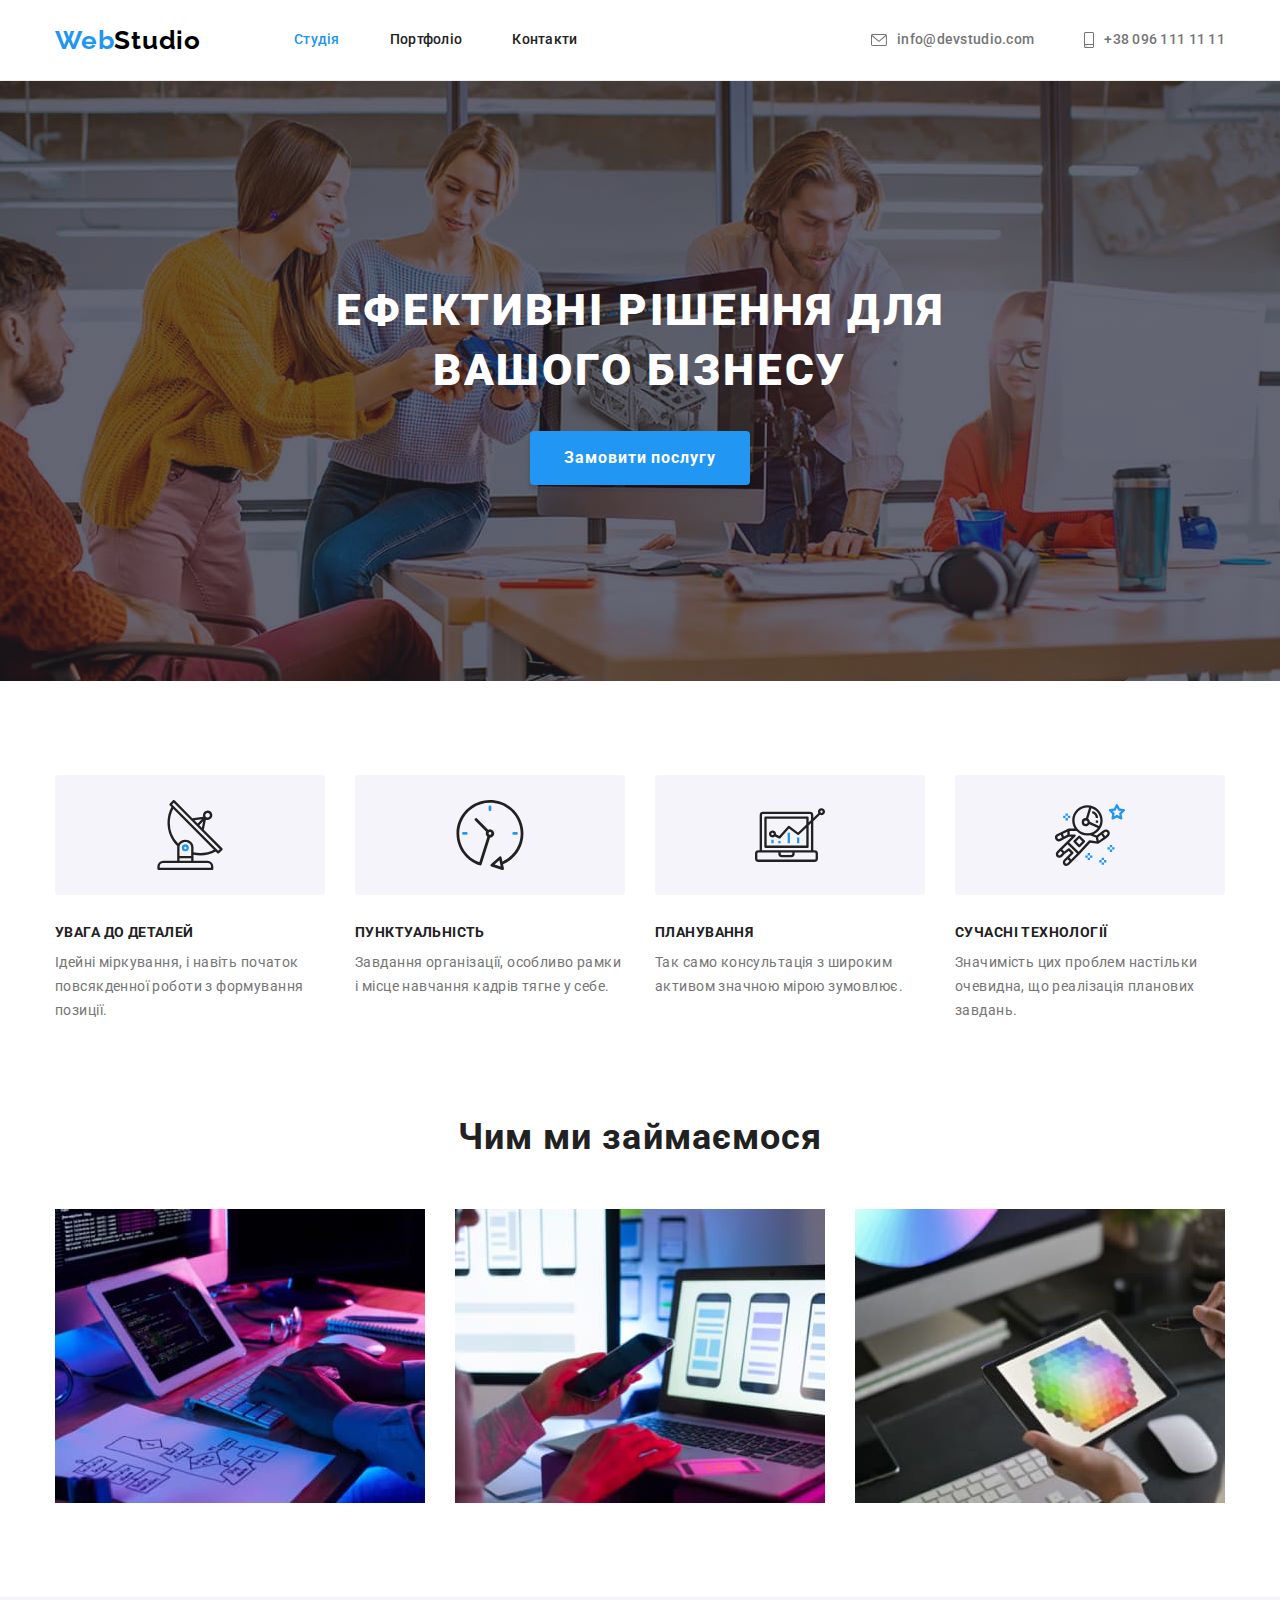
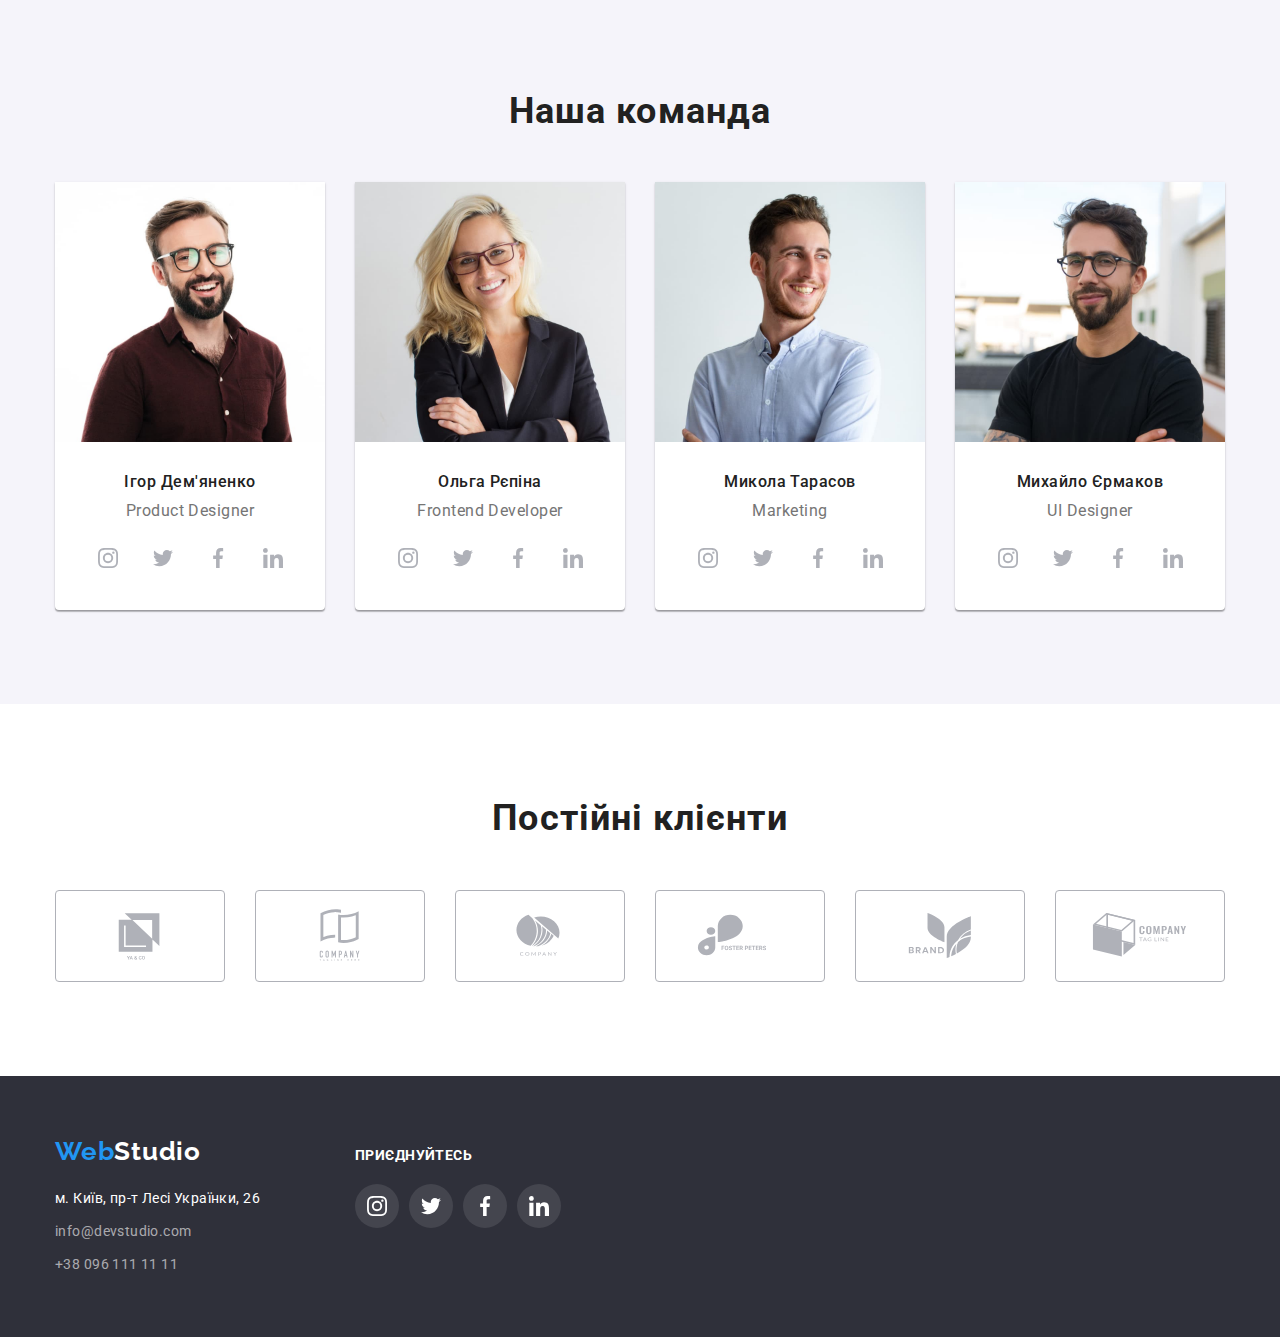
==== index.html @ c1fef7a7 "init" ====
<!DOCTYPE html>
<html lang="uk">
  <head>
    <meta charset="UTF-8" />
    <meta http-equiv="X-UA-Compatible" content="IE=edge" />
    <meta name="viewport" content="width=device-width, initial-scale=1.0" />
    <title>Document</title>
    <link rel="preconnect" href="https://fonts.googleapis.com" />
    <link rel="preconnect" href="https://fonts.gstatic.com" crossorigin />
    <link
      href="https://fonts.googleapis.com/css2?family=Raleway:wght@700&family=Roboto:wght@400;500;700;900&display=swap"
      rel="stylesheet"
    />
    <link
      rel="stylesheet"
      href="https://cdnjs.cloudflare.com/ajax/libs/modern-normalize/1.1.0/modern-normalize.min.css"
    />
    <link rel="stylesheet" href="./css/styles.css" />
  </head>
  <body>
    <header class="page-header">
      <div class="container header-flex">
        <nav class="header-navbar">
          <a class="logo-link link" href="./index.html"
            ><span class="logo-accent">Web</span>Studio</a
          >

          <ul class="site-nav list">
            <li class="item"><a class="link active" href="./index.html">Студія</a></li>
            <li class="item"><a class="link" href="./portfolio.html">Портфоліо</a></li>
            <li class="item"><a class="link" href="">Контакти</a></li>
          </ul>
        </nav>

        <ul class="auth-nav list">
          <li class="item">
            <a class="link" href="mailto:info@devstudio.com"
              ><svg class="icon" width="16" height="12">
                <use href="images/symbol-defs.svg#icon-envelope" /></svg
              >info@devstudio.com</a
            >
          </li>
          <li class="item">
            <a class="link" href="tel:+380961111111"
              ><svg class="icon" width="10" height="16">
                <use href="images/symbol-defs.svg#icon-phone" /></svg
              >+38 096 111 11 11</a
            >
          </li>
        </ul>
      </div>
    </header>

    <main>
      <section class="hero">
          <h1 class="hero-title">Ефективні рішення для вашого бізнесу</h1>
          <button class="hero-btn btn" type="button">Замовити послугу</button>
      </section>

      <section class="features section">
        <div class="container">
          <!-- visually hidden h2 -->
          <h2 class="section-title visually-hidden">Особливості</h2>

          <ul class="features-list list">
            <li class="item">
              <div class="icon-wrap">
                <svg class="icon" width="70" height="70">
                  <use href="./images/symbol-defs.svg#icon-feature1" />
                </svg>
              </div>
              <h3 class="title">УВАГА ДО ДЕТАЛЕЙ</h3>
              <p class="text">
                Ідейні міркування, і навіть початок повсякденної роботи з формування позиції.
              </p>
            </li>
            <li class="item">
              <div class="icon-wrap">
                <svg class="icon" width="70" height="70">
                  <use href="./images/symbol-defs.svg#icon-feature2" />
                </svg>
              </div>
              <h3 class="title">ПУНКТУАЛЬНІСТЬ</h3>
              <p class="text">
                Завдання організації, особливо рамки і місце навчання кадрів тягне у себе.
              </p>
            </li>
            <li class="item">
              <div class="icon-wrap">
                <svg class="icon" width="70" height="70">
                  <use href="./images/symbol-defs.svg#icon-feature3" />
                </svg>
              </div>
              <h3 class="title">ПЛАНУВАННЯ</h3>
              <p class="text">Так само консультація з широким активом значною мірою зумовлює.</p>
            </li>
            <li class="item">
              <div class="icon-wrap">
                <svg class="icon" width="70" height="70">
                  <use href="./images/symbol-defs.svg#icon-feature4" />
                </svg>
              </div>
              <h3 class="title">СУЧАСНІ ТЕХНОЛОГІЇ</h3>
              <p class="text">
                Значимість цих проблем настільки очевидна, що реалізація планових завдань.
              </p>
            </li>
          </ul>
        </div>
      </section>

      <section class="activities section">
        <div class="container">
          <h2 class="section-title">Чим ми займаємося</h2>
          <ul class="activities-list list">
            <li class="item">
              <img class="img" src="./images/img1.jpg" alt="кодування" width="370" height="294" />
            </li>
            <li class="item">
              <img
                class="img"
                src="./images/img2.jpg"
                alt="створення фреймів"
                width="370"
                height="294"
              />
            </li>
            <li class="item">
              <img class="img" src="./images/img3.jpg" alt="дизайн" width="370" height="294" />
            </li>
          </ul>
        </div>
      </section>

      <section class="team section">
        <div class="container">
          <h2 class="section-title">Наша команда</h2>
          <ul class="cards list">
            <li class="card">
              <img
                class="img"
                src="./images/team1.jpg"
                alt="Ігор Дем'яненко"
                width="270"
                height="260"
              />
              <div class="card-content">
                <h3 class="title">Ігор Дем'яненко</h3>
                <p class="text" lang="en">Product Designer</p>
                <ul class="card-icons list">
                  <li class="card-item">
                    <a
                      class="card-link link"
                      href=""
                      target="_blank"
                      rel="noreferrer noopener nofollow"
                      ><svg class="card-icon" width="20" height="20">
                        <use href="./images/symbol-defs.svg#icon-insta" /></svg
                    ></a>
                  </li>
                  <li class="card-item">
                    <a
                      class="card-link link"
                      href=""
                      target="_blank"
                      rel="noreferrer noopener nofollow"
                      ><svg class="card-icon" width="20" height="20">
                        <use href="./images/symbol-defs.svg#icon-twitter" /></svg
                    ></a>
                  </li>
                  <li class="card-item">
                    <a
                      class="card-link link"
                      href=""
                      target="_blank"
                      rel="noreferrer noopener nofollow"
                      ><svg class="card-icon" width="20" height="20">
                        <use href="./images/symbol-defs.svg#icon-facebook" /></svg
                    ></a>
                  </li>
                  <li class="card-item">
                    <a
                      class="card-link link"
                      href=""
                      target="_blank"
                      rel="noreferrer noopener nofollow"
                      ><svg class="card-icon" width="20" height="20">
                        <use href="./images/symbol-defs.svg#icon-linkedin" /></svg
                    ></a>
                  </li>
                </ul>
              </div>
            </li>
            <li class="card">
              <img
                class="img"
                src="./images/team2.jpg"
                alt="Ольга Рєпіна"
                width="270"
                height="260"
              />
              <div class="card-content">
                <h3 class="title">Ольга Рєпіна</h3>
                <p class="text" lang="en">Frontend Developer</p>
                <ul class="card-icons list">
                  <li class="card-item">
                    <a
                      class="card-link link"
                      href=""
                      target="_blank"
                      rel="noreferrer noopener nofollow"
                      ><svg class="card-icon" width="20" height="20">
                        <use href="./images/symbol-defs.svg#icon-insta" /></svg
                    ></a>
                  </li>
                  <li class="card-item">
                    <a
                      class="card-link link"
                      href=""
                      target="_blank"
                      rel="noreferrer noopener nofollow"
                      ><svg class="card-icon" width="20" height="20">
                        <use href="./images/symbol-defs.svg#icon-twitter" /></svg
                    ></a>
                  </li>
                  <li class="card-item">
                    <a
                      class="card-link link"
                      href=""
                      target="_blank"
                      rel="noreferrer noopener nofollow"
                      ><svg class="card-icon" width="20" height="20">
                        <use href="./images/symbol-defs.svg#icon-facebook" /></svg
                    ></a>
                  </li>
                  <li class="card-item">
                    <a
                      class="card-link link"
                      href=""
                      target="_blank"
                      rel="noreferrer noopener nofollow"
                      ><svg class="card-icon" width="20" height="20">
                        <use href="./images/symbol-defs.svg#icon-linkedin" /></svg
                    ></a>
                  </li>
                </ul>
              </div>
            </li>
            <li class="card">
              <img
                class="img"
                src="./images/team3.jpg"
                alt="Микола Тарасов"
                width="270"
                height="260"
              />
              <div class="card-content">
                <h3 class="title">Микола Тарасов</h3>
                <p class="text" lang="en">Marketing</p>
                <ul class="card-icons list">
                  <li class="card-item">
                    <a
                      class="card-link link"
                      href=""
                      target="_blank"
                      rel="noreferrer noopener nofollow"
                      ><svg class="card-icon" width="20" height="20">
                        <use href="./images/symbol-defs.svg#icon-insta" /></svg
                    ></a>
                  </li>
                  <li class="card-item">
                    <a
                      class="card-link link"
                      href=""
                      target="_blank"
                      rel="noreferrer noopener nofollow"
                      ><svg class="card-icon" width="20" height="20">
                        <use href="./images/symbol-defs.svg#icon-twitter" /></svg
                    ></a>
                  </li>
                  <li class="card-item">
                    <a
                      class="card-link link"
                      href=""
                      target="_blank"
                      rel="noreferrer noopener nofollow"
                      ><svg class="card-icon" width="20" height="20">
                        <use href="./images/symbol-defs.svg#icon-facebook" /></svg
                    ></a>
                  </li>
                  <li class="card-item">
                    <a
                      class="card-link link"
                      href=""
                      target="_blank"
                      rel="noreferrer noopener nofollow"
                      ><svg class="card-icon" width="20" height="20">
                        <use href="./images/symbol-defs.svg#icon-linkedin" /></svg
                    ></a>
                  </li>
                </ul>
              </div>
            </li>
            <li class="card">
              <img class="img" src="./images/team4.jpg" alt="Михайло Єрмаков" width="270" />
              <div class="card-content">
                <h3 class="title">Михайло Єрмаков</h3>
                <p class="text" lang="en">UI Designer</p>
                <ul class="card-icons list">
                  <li class="card-item">
                    <a
                      class="card-link link"
                      href=""
                      target="_blank"
                      rel="noreferrer noopener nofollow"
                      ><svg class="card-icon" width="20" height="20">
                        <use href="./images/symbol-defs.svg#icon-insta" /></svg
                    ></a>
                  </li>
                  <li class="card-item">
                    <a
                      class="card-link link"
                      href=""
                      target="_blank"
                      rel="noreferrer noopener nofollow"
                      ><svg class="card-icon" width="20" height="20">
                        <use href="./images/symbol-defs.svg#icon-twitter" /></svg
                    ></a>
                  </li>
                  <li class="card-item">
                    <a
                      class="card-link link"
                      href=""
                      target="_blank"
                      rel="noreferrer noopener nofollow"
                      ><svg class="card-icon" width="20" height="20">
                        <use href="./images/symbol-defs.svg#icon-facebook" /></svg
                    ></a>
                  </li>
                  <li class="card-item">
                    <a
                      class="card-link link"
                      href=""
                      target="_blank"
                      rel="noreferrer noopener nofollow"
                      ><svg class="card-icon" width="20" height="20">
                        <use href="./images/symbol-defs.svg#icon-linkedin" /></svg
                    ></a>
                  </li>
                </ul>
              </div>
            </li>
          </ul>
        </div>
      </section>

      <section class="clients section">
        <div class="container">
          <h2 class="section-title">Постійні клієнти</h2>
          <ul class="clients-list list">
            <li class="clients-item">
              <a
                class="clients-link link"
                href=""
                target="_blank"
                rel="noreferrer noopener nofollow"
              >
                <svg class="clients-icon" width="106" height="60">
                  <use href="./images/symbol-defs.svg#icon-client1" />
                </svg>
              </a>
            </li>
            <li class="clients-item">
              <a
                class="clients-link link"
                href=""
                target="_blank"
                rel="noreferrer noopener nofollow"
              >
                <svg class="clients-icon" width="106" height="60">
                  <use href="./images/symbol-defs.svg#icon-client2" />
                </svg>
              </a>
            </li>
            <li class="clients-item">
              <a
                class="clients-link link"
                href=""
                target="_blank"
                rel="noreferrer noopener nofollow"
              >
                <svg class="clients-icon" width="106" height="60">
                  <use href="./images/symbol-defs.svg#icon-client3" />
                </svg>
              </a>
            </li>
            <li class="clients-item">
              <a
                class="clients-link link"
                href=""
                target="_blank"
                rel="noreferrer noopener nofollow"
              >
                <svg class="clients-icon" width="106" height="60">
                  <use href="./images/symbol-defs.svg#icon-client4" />
                </svg>
              </a>
            </li>
            <li class="clients-item">
              <a
                class="clients-link link"
                href=""
                target="_blank"
                rel="noreferrer noopener nofollow"
              >
                <svg class="clients-icon" width="106" height="60">
                  <use href="./images/symbol-defs.svg#icon-client5" />
                </svg>
              </a>
            </li>
            <li class="clients-item">
              <a
                class="clients-link link"
                href=""
                target="_blank"
                rel="noreferrer noopener nofollow"
              >
                <svg class="clients-icon" width="106" height="60">
                  <use href="./images/symbol-defs.svg#icon-client6" />
                </svg>
              </a>
            </li>
          </ul>
        </div>
      </section>
    </main>

    <footer class="page-footer">
      <div class="container flex">
        <div class="contacts">
          <a class="logo-link link" href="./index.html"
            ><span class="logo-accent">Web</span>Studio</a
          >
          <address class="contacts-content">
            <ul class="contacts-list list">
              <li>
                <a
                  class="address-link link"
                  href="https://www.google.com/maps/d/viewer?mid=10uSM3H-mIU3GznYo2szRIEphczw&hl=en_US&ll"
                  target="_blank"
                  rel="noreferrer noopener nofollow"
                  >м. Київ, пр-т Лесі Українки, 26</a
                >
              </li>
              <li>
                <a class="phone-link link" href="mailto:info@devstudio.com">info@devstudio.com</a>
              </li>
              <li><a class="email-link link" href="tel:+380961111111">+38 096 111 11 11</a></li>
            </ul>
          </address>
        </div>
        <div class="socials">
          <b class="socials-text">приєднуйтесь</b>
          <ul class="socials-icons list">
            <li class="socials-item">
              <a
                class="socials-link link"
                href=""
                target="_blank"
                rel="noreferrer noopener nofollow"
                ><svg class="socials-icon" width="20" height="20">
                  <use href="./images/symbol-defs.svg#icon-insta" /></svg
              ></a>
            </li>
            <li class="socials-item">
              <a
                class="socials-link link"
                href=""
                target="_blank"
                rel="noreferrer noopener nofollow"
                ><svg class="socials-icon" width="20" height="20">
                  <use href="./images/symbol-defs.svg#icon-twitter" /></svg
              ></a>
            </li>
            <li class="socials-item">
              <a
                class="socials-link link"
                href=""
                target="_blank"
                rel="noreferrer noopener nofollow"
                ><svg class="socials-icon" width="20" height="20">
                  <use href="./images/symbol-defs.svg#icon-facebook" /></svg
              ></a>
            </li>
            <li class="socials-item">
              <a class="socials-link" href="" target="_blank" rel="noreferrer noopener nofollow"
                ><svg class="socials-icon" width="20" height="20">
                  <use href="./images/symbol-defs.svg#icon-linkedin" /></svg
              ></a>
            </li>
          </ul>
        </div>
      </div>
    </footer>
  </body>
</html>
---- css/styles.css ----
:root {
  --color-primary: #212121;
  --color-secondary: #757575;
  --color-accent: #2196f3;
  --color-white: #ffffff;
  --color-whitish: rgba(255, 255, 255, 0.6);
  --color-blackish: rgba(255, 255, 255, 0.1);
  --color-black: #000000;

  --color-bg-primary: #ffffff;
  --color-bg-secondary: #f5f4fa;
  --color-bg-grey: #c4c4c4;
  --color-bg-dark: #2f303a;

  --color-line-first: #ececec;
  --color-line-second: #eeeeee;

  --color-fill-icons: #afb1b8;
}

/* Typography */
body {
  color: var(--color-primary);
  font-family: 'Roboto', sans-serif;
}

.link {
  text-decoration: none;
}

.list {
  list-style: none;
  margin: 0;
  padding: 0;
}

.container {
  width: 1200px;
  margin: 0 auto;
  padding: 0 15px;
}

/* Buttons */

.btn {
  cursor: pointer;
  font-size: 16px;
  font-family: inherit;
  border-radius: 4px;
  border-color: transparent;
}

.hero-btn {
  font-weight: 700;
  line-height: 1.88;
  text-align: center;
  letter-spacing: 0.06em;
  padding: 10px 32px;
  display: block;
  margin-right: auto;
  margin-left: auto;

  color: var(--color-white);
  background-color: var(--color-accent);
  box-shadow: 0px 4px 4px rgba(0, 0, 0, 0.15);
}

.hero-btn:active {
  box-shadow: none;
}

.filters-btn {
  font-weight: 500;
  line-height: 1.52;
  text-align: center;
  letter-spacing: 0.03em;
  padding: 6px 22px;

  background-color: var(--color-bg-secondary);
}

.filters-btn:first-of-type {
  padding: 6px 25px;
}

.filters-btn:hover,
.filters-btn:focus {
  background-color: var(--color-accent);
  color: var(--color-white);
  box-shadow: 0px 3px 1px rgba(0, 0, 0, 0.1), 0px 1px 2px rgba(0, 0, 0, 0.08),
    0px 2px 2px rgba(0, 0, 0, 0.12);
}

/* Header */

.page-header {
  border-bottom: 1px solid var(--color-line-first);
}

.header-flex {
  display: flex;
  align-items: center;
}

.logo-link {
  font-family: 'Raleway', sans-serif;
  font-weight: 700;
  font-size: 26px;
  line-height: 1.19;
  letter-spacing: 0.03em;
}

.page-header .logo-link {
  color: var(--color-black);
  display: block;
  padding-top: 24px;
  padding-bottom: 24px;
}

.logo-accent {
  color: var(--color-accent);
}

.header-navbar {
  display: flex;
  align-items: center;
}

.site-nav {
  display: flex;
  /* gap: 50px; */
  margin-left: 93px;
}

.site-nav .link {
  display: block;
  padding-top: 32px;
  padding-bottom: 32px;

  font-weight: 500;
  font-size: 14px;
  line-height: 1.14;
  letter-spacing: 0.02em;

  color: currentColor;
}

/* .site-nav .item:not(:last-child) {
  margin-right: 50px;
} */

/* .site-nav .item + .item {
  margin-left: 50px;
} */

.site-nav .item:not(:first-child) {
  margin-left: 50px;
}

.site-nav .link:hover,
.site-nav .link:focus {
  color: var(--color-accent);
}

.site-nav .link.active {
  color: var(--color-accent);
}

.auth-nav {
  display: flex;
  /* gap: 50px; */
  margin-left: auto;
}

/* .auth-nav .item:not(:last-child) {
  margin-right: 50px;
} */

/* .auth-nav .item + .item {
  margin-left: 50px;
} */

.auth-nav .item:not(:first-child) {
  margin-left: 50px;
}

.auth-nav .link {
  font-weight: 500;
  font-size: 14px;
  line-height: 1.14;
  letter-spacing: 0.02em;
  display: flex;
  padding-top: 32px;
  padding-bottom: 32px;
  align-items: center;
  gap: 10px;

  color: var(--color-secondary);
}

.auth-nav .icon {
  fill: var(--color-secondary);
}

.auth-nav .link:hover .icon,
.auth-nav .link:focus .icon {
  fill: var(--color-accent);
}

.auth-nav .link:hover,
.auth-nav .link:focus,
.auth-nav .link:hover .icon,
.auth-nav .link:focus .icon {
  color: var(--color-accent);
}

/* Common */

.section {
  padding-top: 94px;
  padding-bottom: 94px;
}

.section-title {
  font-size: 36px;
  line-height: 1.16;
  text-align: center;
  letter-spacing: 0.03em;
  margin-top: 0;
  margin-bottom: 50px;
}

.cards {
  display: flex;
  gap: 30px;
  flex-wrap: wrap;
  justify-content: center;
}

.card {
  background-color: var(--color-bg-primary);
}

.visually-hidden {
  position: absolute;
  width: 1px;
  height: 1px;
  margin: -1px;
  border: 0;
  padding: 0;

  white-space: nowrap;
  clip-path: inset(100%);
  clip: rect(0 0 0 0);
  overflow: hidden;
}

/* Footer */

.page-footer {
  background-color: var(--color-bg-dark);
  padding-top: 60px;
  padding-bottom: 60px;
}

.page-footer .flex {
  display: flex;
  gap: 95px;
  align-items: baseline;
}

.page-footer .logo-link {
  color: var(--color-white);
  display: inline-block;
  margin-bottom: 20px;
}

.contacts-content {
  font-style: normal;
  font-size: 14px;
  line-height: 1.71;
  letter-spacing: 0.03em;
}

.contacts-list {
  display: flex;
  flex-direction: column;
  gap: 9px;
}

.address-link {
  color: var(--color-white);
}

.phone-link {
  color: var(--color-whitish);
}

.email-link {
  display: block;
  color: var(--color-whitish);
}

.address-link:hover,
.address-link:focus,
.phone-link:hover,
.phone-link:focus,
.email-link:hover,
.email-link:focus {
  color: var(--color-accent);
}

.socials {
  width: 206px;
}

.socials-text {
  font-style: normal;
  font-weight: 700;
  font-size: 14px;
  line-height: 1.14;
  letter-spacing: 0.03em;
  text-transform: uppercase;
  display: block;
  margin-bottom: 20px;

  color: var(--color-white);
}

.socials-icons {
  display: flex;
  gap: 10px;
  justify-content: center;
}

.socials-item {
  flex-basis: calc((100% - (10px * 3)) / 4);
  height: 44px;
}

.socials-link {
  width: 100%;
  height: 100%;
  display: flex;
  align-items: center;
  justify-content: center;
  border-radius: 50%;

  background-color: var(--color-blackish);
}

.socials-link:hover,
.socials-link:focus {
  background-color: var(--color-accent);
}

.socials-icon {
  fill: var(--color-white);
}

/* Hero */

.hero {
  background: var(--color-bg-grey);
  max-width: 1600px;
  height: 600px;
  margin-left: auto;
  margin-right: auto;
  background-image: linear-gradient(to right, rgba(47, 48, 58, 0.4), rgba(47, 48, 58, 0.4)),
    url(../images/hero.jpg);
  background-repeat: no-repeat;
  background-position: center;
  background-size: cover;
  padding-top: 200px;
  padding-bottom: 200px;
}

.hero-title {
  font-weight: 900;
  font-size: 44px;
  line-height: 1.36;
  text-align: center;
  letter-spacing: 0.06em;
  text-transform: uppercase;
  margin-top: 0;
  margin-bottom: 30px;
  margin-left: auto;
  margin-right: auto;
  width: 696px;

  color: var(--color-white);
}

/* Features */

.features-list {
  display: flex;
  gap: 30px;
}

.features-list .item {
  flex-basis: calc((100% - (30px * 3)) / 4);
}

.features .icon-wrap {
  background-color: var(--color-bg-secondary);
  height: 120px;
  border-radius: 4px;
  display: flex;
  align-items: center;
  justify-content: center;
  margin-bottom: 30px;
}

.features .title {
  font-size: 14px;
  line-height: 1.14;
  letter-spacing: 0.03em;
  text-transform: uppercase;
  margin-top: 0;
  margin-bottom: 10px;
}

.features .text {
  font-size: 14px;
  line-height: 1.71;
  letter-spacing: 0.03em;
  margin-top: 0;
  margin-bottom: 0;

  color: var(--color-secondary);
}

/* Avtivities */

.activities.section {
  padding-top: 0;
}

.activities-list {
  display: flex;
  gap: 30px;
}

.activities .img {
  display: block;
}

/* Team */

.team {
  background-color: var(--color-bg-secondary);
}

.team .list {
  line-height: 1.19;
  letter-spacing: 0.03em;
}

.team .img {
  display: block;
}

.team .card {
  border-radius: 0px 0px 4px 4px;
  flex-basis: calc((100% - (30px * 3)) / 4);
  box-shadow: 0px 1px 3px rgba(0, 0, 0, 0.12), 0px 1px 1px rgba(0, 0, 0, 0.14),
    0px 2px 1px rgba(0, 0, 0, 0.2);
}

.team .card-content {
  padding: 30px;
}

.team .title {
  font-weight: 500;
  font-size: 16px;
  text-align: center;
  margin-top: 0;
  margin-bottom: 10px;
}

.team .text {
  text-align: center;
  margin-top: 0;
  margin-bottom: 16px;

  color: var(--color-secondary);
}

.team .card-icons {
  display: flex;
  gap: 10px;
  justify-content: center;
}

.team .card-item {
  flex-basis: calc((100% - (10px * 3)) / 4);
  height: 44px;
}

.team .card-link {
  width: 100%;
  height: 100%;
  display: flex;
  align-items: center;
  justify-content: center;
  border-radius: 50%;
}

.team .card-link:hover,
.team .card-link:focus {
  background-color: var(--color-accent);
}

.card-icon {
  fill: var(--color-fill-icons);
}

.team .card-link:hover .card-icon,
.team .card-link:focus .card-icon {
  fill: var(--color-white);
}

/* Clients */

.clients-list {
  display: flex;
  gap: 30px;
}

.clients-item {
  flex-basis: calc((100% - (30px * 5)) / 6);
  height: 92px;
}

.clients-link {
  width: 100%;
  height: 100%;
  display: flex;
  justify-content: center;
  align-items: center;
  border: 1px solid var(--color-fill-icons);
  border-radius: 4px;
}

.clients-link:hover,
.clients-link:focus {
  border: 1px solid var(--color-accent);
}

.clients-icon {
  fill: var(--color-fill-icons);
}

.clients-link:hover .clients-icon,
.clients-link:focus .clients-icon {
  fill: var(--color-accent);
}

/* Portfolio */

.filters {
  display: flex;
  justify-content: center;
  gap: 8px;
  margin-bottom: 50px;
}

.portfolio .card-link {
  flex-basis: calc((100% - (30px * 2)) / 3);
  display: block;
}

.portfolio .card-link:hover,
.portfolio .card-link:focus {
  box-shadow: 0px 1px 1px rgba(0, 0, 0, 0.12), 0px 4px 4px rgba(0, 0, 0, 0.06),
    1px 4px 6px rgba(0, 0, 0, 0.16);
}

.portfolio .title {
  font-size: 18px;
  line-height: 2;
  letter-spacing: 0.06em;
  margin-top: 0;
  margin-bottom: 4px;

  color: var(--color-primary);
}

.portfolio .text {
  line-height: 1.88;
  letter-spacing: 0.03em;
  margin-top: 0;
  margin-bottom: 0;

  color: var(--color-secondary);
}

.portfolio .img {
  display: block;
}

.portfolio .group {
  padding: 20px 24px;
  border-left: 1px solid var(--color-line-second);
  border-right: 1px solid var(--color-line-second);
  border-bottom: 1px solid var(--color-line-second);
}
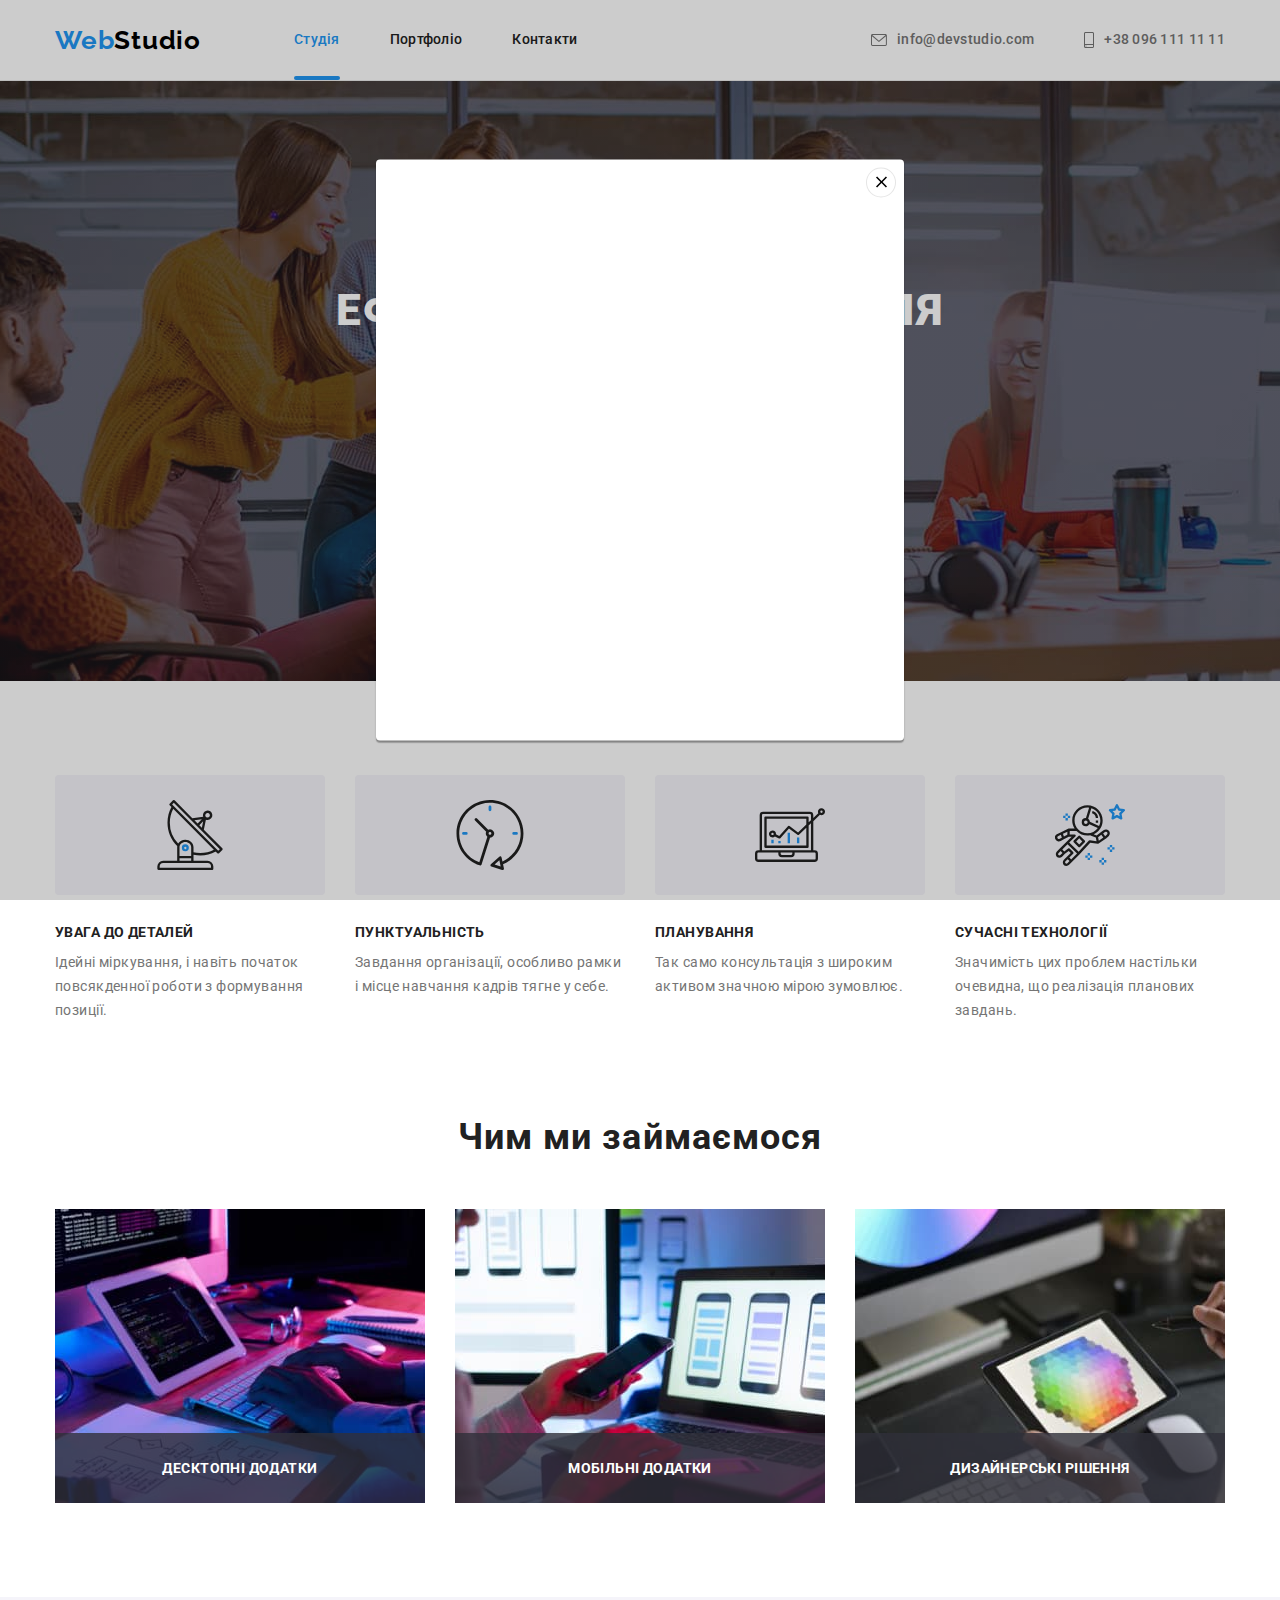
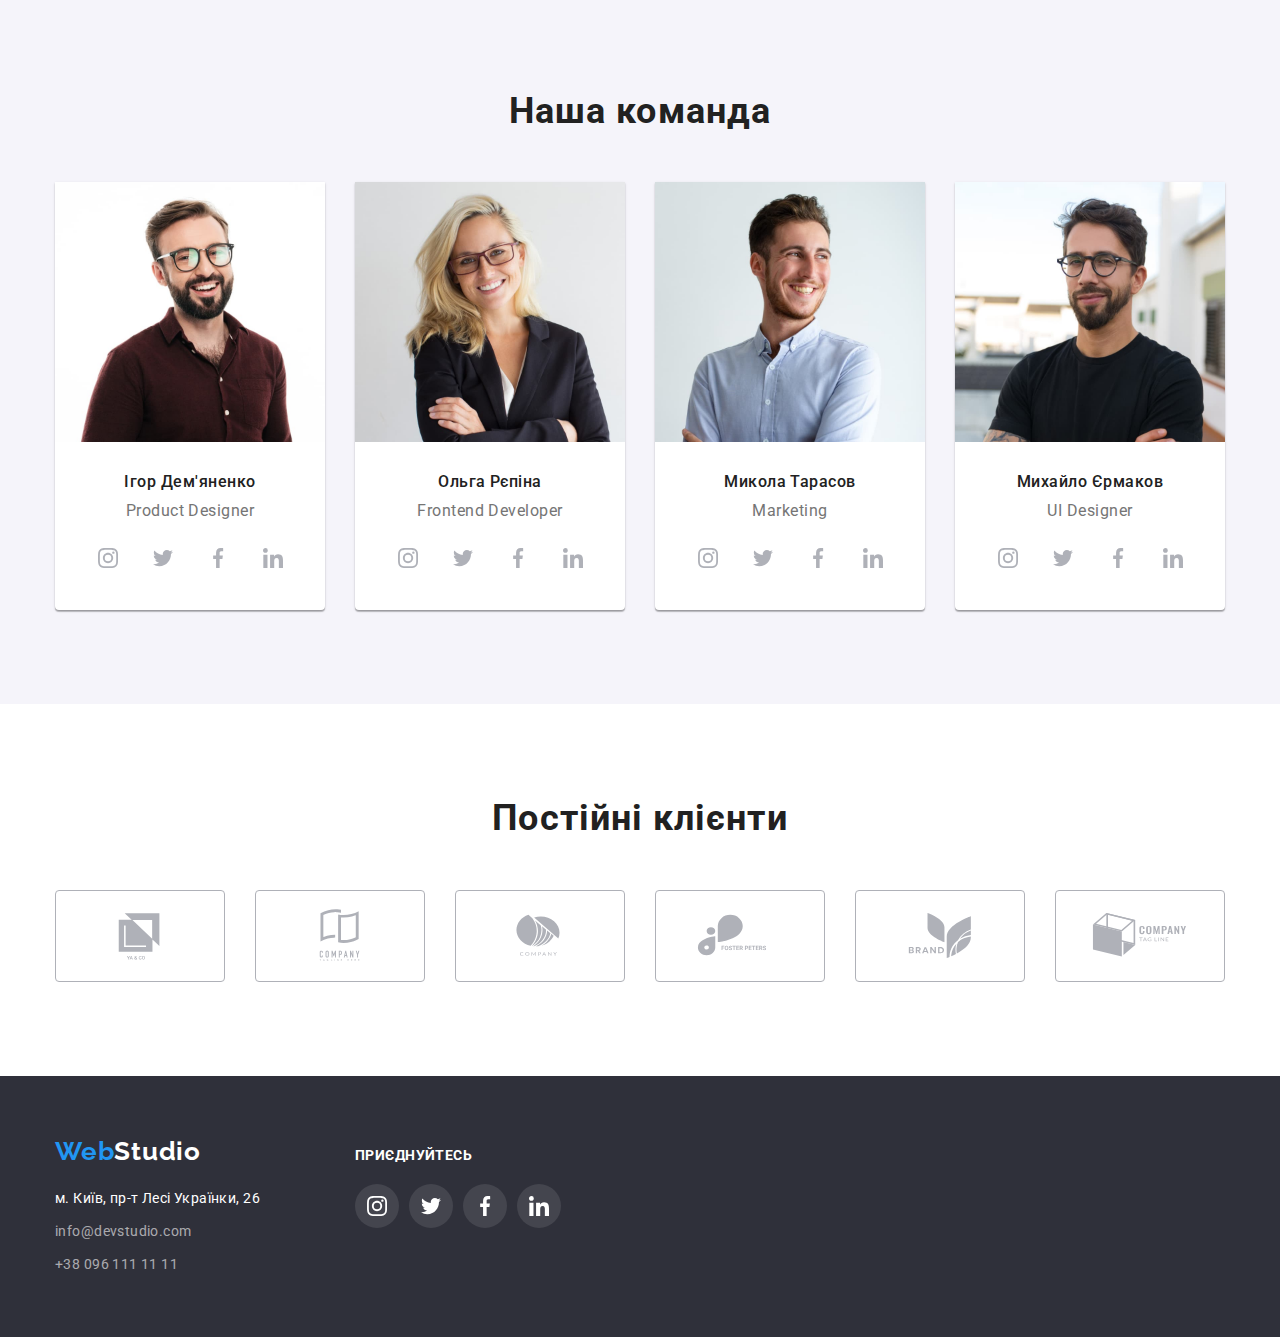
==== commit 40f0ea9b: "hw5" ====
--- a/index.html
+++ b/index.html
@@ -53,8 +53,8 @@
 
     <main>
       <section class="hero">
-          <h1 class="hero-title">Ефективні рішення для вашого бізнесу</h1>
-          <button class="hero-btn btn" type="button">Замовити послугу</button>
+        <h1 class="hero-title">Ефективні рішення для вашого бізнесу</h1>
+        <button class="hero-btn btn" type="button" data-modal-open>Замовити послугу</button>
       </section>
 
       <section class="features section">
@@ -113,10 +113,11 @@
         <div class="container">
           <h2 class="section-title">Чим ми займаємося</h2>
           <ul class="activities-list list">
-            <li class="item">
+            <li class="activities-item">
               <img class="img" src="./images/img1.jpg" alt="кодування" width="370" height="294" />
-            </li>
-            <li class="item">
+              <p class="activities-text">Десктопні додатки</p>
+            </li>
+            <li class="activities-item">
               <img
                 class="img"
                 src="./images/img2.jpg"
@@ -124,9 +125,11 @@
                 width="370"
                 height="294"
               />
-            </li>
-            <li class="item">
+              <p class="activities-text">Мобільні додатки</p>
+            </li>
+            <li class="activities-item">
               <img class="img" src="./images/img3.jpg" alt="дизайн" width="370" height="294" />
+              <p class="activities-text">Дизайнерські рішення</p>
             </li>
           </ul>
         </div>
@@ -502,5 +505,17 @@
         </div>
       </div>
     </footer>
+
+    <div class="backdrop" data-modal>
+      <div class="modal">
+        <div class="close" data-modal-close>
+          <svg class="close-icon" width="18" height="18">
+            <use href="./images/symbol-defs.svg#icon-close" />
+          </svg>
+        </div>
+      </div>
+    </div>
+
+    <script src="./js/modal.js"></script>
   </body>
 </html>
--- a/css/styles.css
+++ b/css/styles.css
@@ -16,6 +16,7 @@
   --color-line-second: #eeeeee;
 
   --color-fill-icons: #afb1b8;
+  --cubic: cubic-bezier(0.4, 0, 0.2, 1);
 }
 
 /* Typography */
@@ -77,6 +78,9 @@
   padding: 6px 22px;
 
   background-color: var(--color-bg-secondary);
+  box-shadow: none;
+  transition: background-color 250ms var(--cubic), color 250ms var(--cubic),
+    box-shadow 250ms var(--cubic);
 }
 
 .filters-btn:first-of-type {
@@ -143,6 +147,7 @@
   letter-spacing: 0.02em;
 
   color: currentColor;
+  transition: color 250ms var(--cubic);
 }
 
 /* .site-nav .item:not(:last-child) {
@@ -163,7 +168,20 @@
 }
 
 .site-nav .link.active {
+  position: relative;
   color: var(--color-accent);
+}
+
+.site-nav .link.active::after {
+  position: absolute;
+  bottom: 0;
+  left: 0;
+  content: '';
+  display: block;
+  width: 100%;
+  height: 4px;
+  background: var(--color-accent);
+  border-radius: 2px;
 }
 
 .auth-nav {
@@ -196,10 +214,13 @@
   gap: 10px;
 
   color: var(--color-secondary);
+  box-shadow: none;
+  transition: color 250ms var(--cubic);
 }
 
 .auth-nav .icon {
   fill: var(--color-secondary);
+  transition: fill 250ms var(--cubic);
 }
 
 .auth-nav .link:hover .icon,
@@ -208,9 +229,7 @@
 }
 
 .auth-nav .link:hover,
-.auth-nav .link:focus,
-.auth-nav .link:hover .icon,
-.auth-nav .link:focus .icon {
+.auth-nav .link:focus {
   color: var(--color-accent);
 }
 
@@ -290,15 +309,18 @@
 
 .address-link {
   color: var(--color-white);
+  transition: color 250ms var(--cubic);
 }
 
 .phone-link {
   color: var(--color-whitish);
+  transition: color 250ms var(--cubic);
 }
 
 .email-link {
   display: block;
   color: var(--color-whitish);
+  transition: color 250ms var(--cubic);
 }
 
 .address-link:hover,
@@ -347,6 +369,7 @@
   border-radius: 50%;
 
   background-color: var(--color-blackish);
+  transition: background-color 250ms var(--cubic);
 }
 
 .socials-link:hover,
@@ -442,8 +465,31 @@
   gap: 30px;
 }
 
+.activities-item {
+  position: relative;
+}
+
 .activities .img {
   display: block;
+}
+
+.activities-text {
+  position: absolute;
+  bottom: 0;
+  width: 100%;
+  padding-top: 27px;
+  padding-bottom: 27px;
+  margin: 0;
+
+  font-weight: 700;
+  font-size: 14px;
+  line-height: 16px;
+  text-align: center;
+  letter-spacing: 0.03em;
+  text-transform: uppercase;
+
+  color: var(--color-white);
+  background: rgba(47, 48, 58, 0.8);
 }
 
 /* Team */
@@ -506,6 +552,8 @@
   align-items: center;
   justify-content: center;
   border-radius: 50%;
+
+  transition: background-color 250ms var(--cubic);
 }
 
 .team .card-link:hover,
@@ -515,6 +563,7 @@
 
 .card-icon {
   fill: var(--color-fill-icons);
+  transition: fill 250ms var(--cubic);
 }
 
 .team .card-link:hover .card-icon,
@@ -542,15 +591,18 @@
   align-items: center;
   border: 1px solid var(--color-fill-icons);
   border-radius: 4px;
+
+  transition: border-color 250ms var(--cubic);
 }
 
 .clients-link:hover,
 .clients-link:focus {
-  border: 1px solid var(--color-accent);
+  border-color: var(--color-accent);
 }
 
 .clients-icon {
   fill: var(--color-fill-icons);
+  transition: fill 250ms var(--cubic);
 }
 
 .clients-link:hover .clients-icon,
@@ -570,12 +622,47 @@
 .portfolio .card-link {
   flex-basis: calc((100% - (30px * 2)) / 3);
   display: block;
+  box-shadow: none;
+  transition: box-shadow 250ms var(--cubic);
 }
 
 .portfolio .card-link:hover,
 .portfolio .card-link:focus {
   box-shadow: 0px 1px 1px rgba(0, 0, 0, 0.12), 0px 4px 4px rgba(0, 0, 0, 0.06),
     1px 4px 6px rgba(0, 0, 0, 0.16);
+}
+
+.portfolio .card-thumb {
+  position: relative;
+  overflow: hidden;
+}
+
+.portfolio .card-description {
+  position: absolute;
+  bottom: 0;
+
+  width: 100%;
+  margin: 0;
+  padding: 63px 24px;
+
+  font-size: 18px;
+  line-height: 1.56;
+  letter-spacing: 0.03em;
+
+  color: var(--color-white);
+  background: rgba(33, 150, 243, 0.9);
+
+  transform: translateY(100%);
+  transition: transform 250ms var(--cubic);
+}
+
+.portfolio .card-link:hover .card-description,
+.portfolio .card-link:focus .card-description {
+  transform: translateY(0%);
+}
+
+.portfolio .img {
+  display: block;
 }
 
 .portfolio .title {
@@ -607,3 +694,52 @@
   border-right: 1px solid var(--color-line-second);
   border-bottom: 1px solid var(--color-line-second);
 }
+
+/* Backdrop */
+
+.backdrop {
+  position: fixed;
+  top: 0;
+  left: 0;
+  bottom: 0;
+  right: 0;
+  background-color: rgba(0, 0, 0, 0.2);
+}
+
+.backdrop.is-hidden{
+  opacity: 0;
+  pointer-events: none;
+}
+
+.modal {
+  position: absolute;
+  top: 50%;
+  left: 50%;
+  transform: translate(-50%, -50%);
+  width: 528px;
+  height: 581px;
+
+  background: var(--color-white);
+  box-shadow: 0px 1px 3px rgba(0, 0, 0, 0.12), 0px 1px 1px rgba(0, 0, 0, 0.14),
+    0px 2px 1px rgba(0, 0, 0, 0.2);
+  border-radius: 4px;
+}
+
+.close {
+  position: absolute;
+  top: 8px;
+  right: 8px;
+  width: 30px;
+  height: 30px;
+  border-radius: 50%;
+  border: 1px solid rgba(0, 0, 0, 0.1);
+  background-color: var(--color-white);
+  display: flex;
+  justify-content: center;
+  align-items: center;
+  cursor: pointer;
+}
+
+.close-icon {
+  fill: var(--color-black);
+}
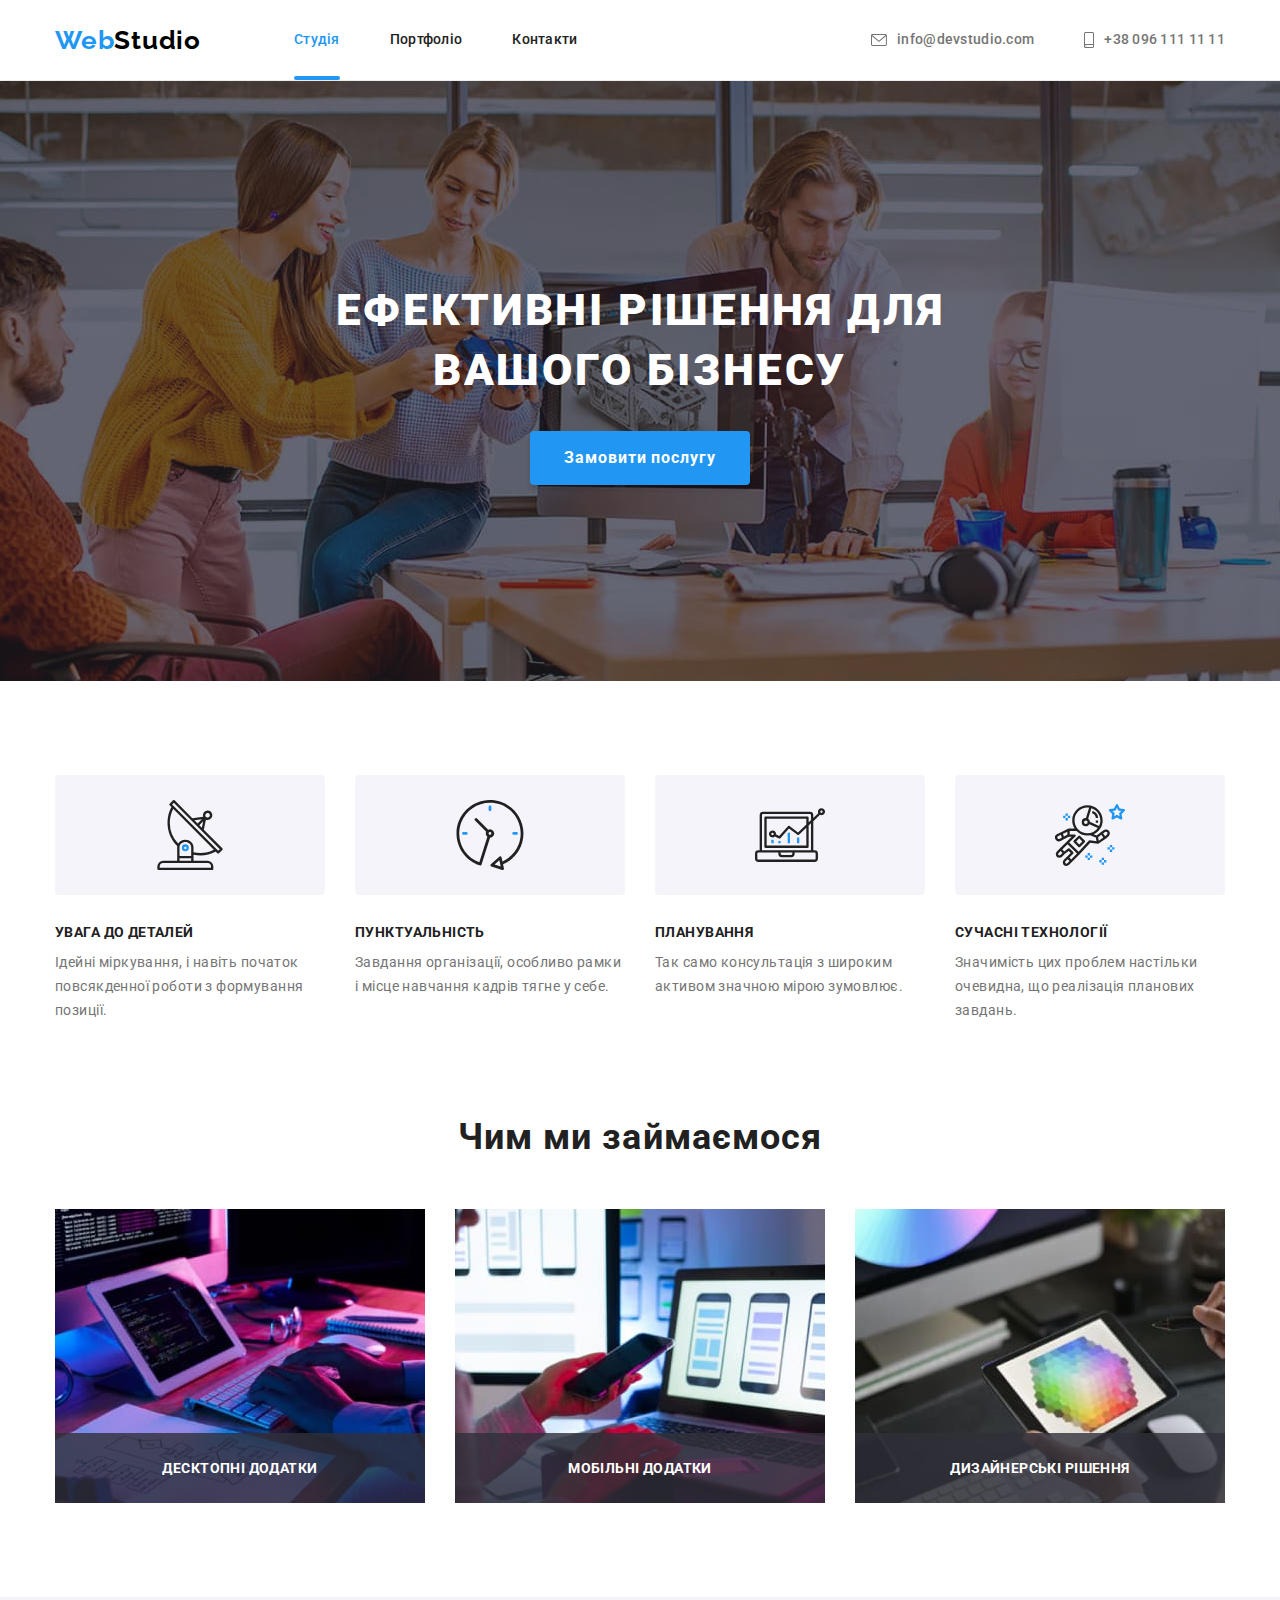
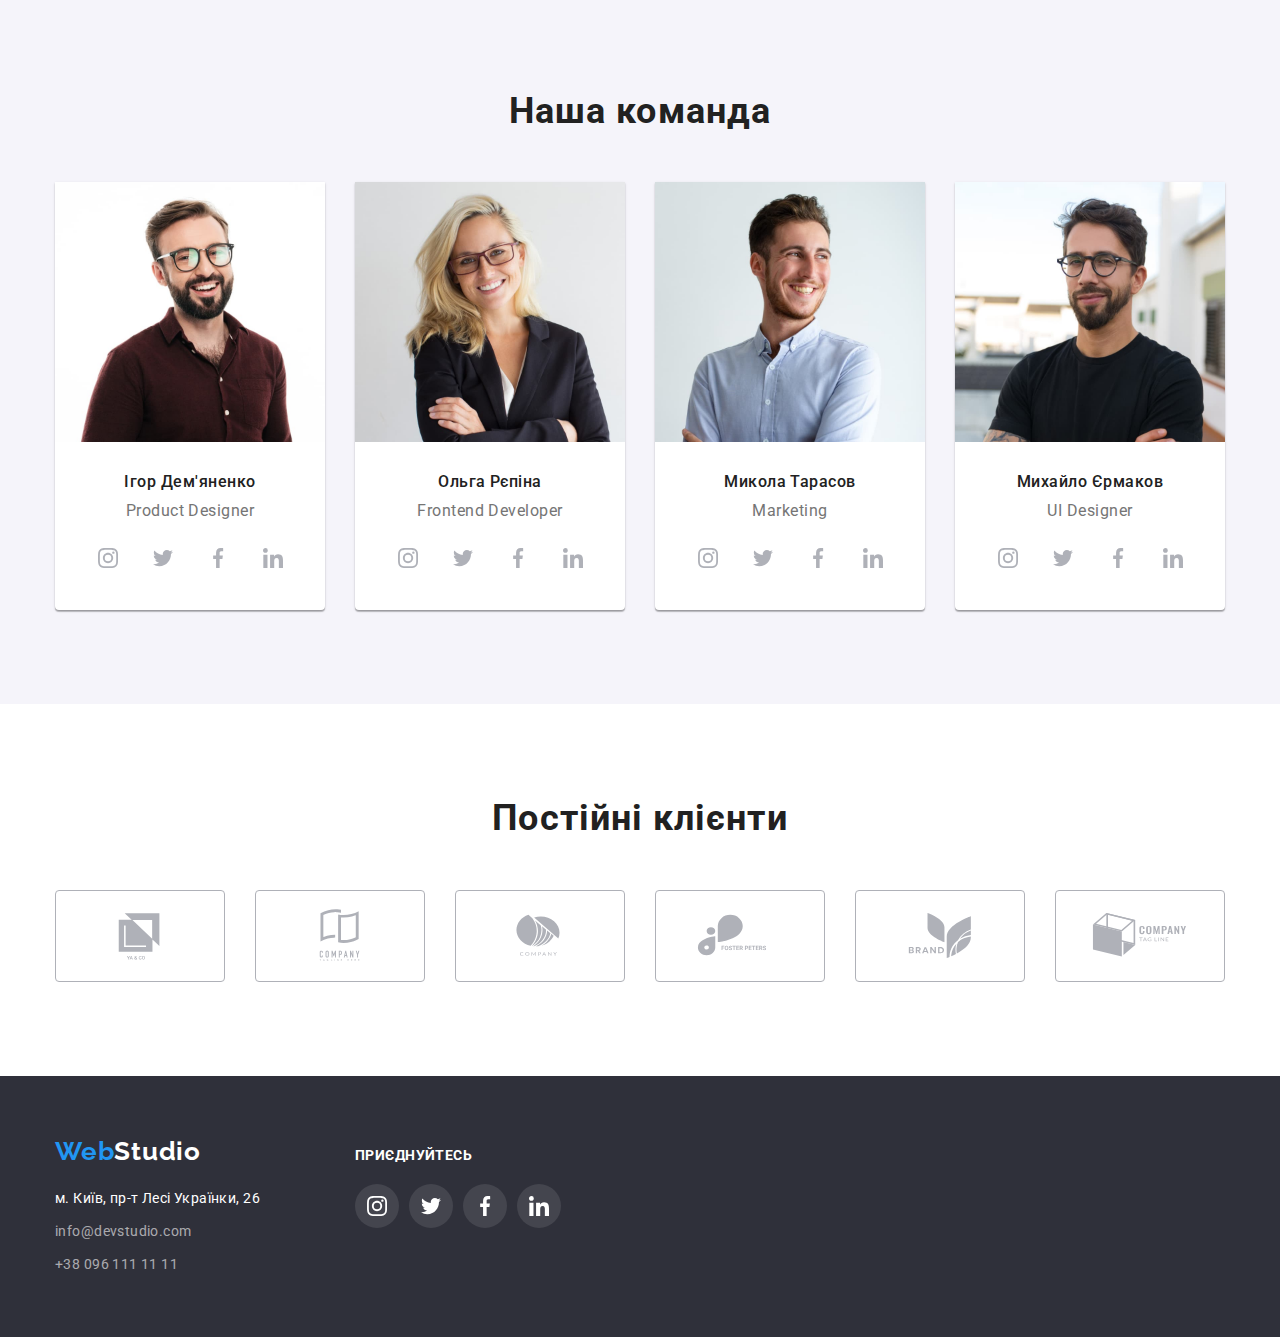
==== commit 15ba654c: "is-hidden" ====
--- a/index.html
+++ b/index.html
@@ -506,7 +506,7 @@
       </div>
     </footer>
 
-    <div class="backdrop" data-modal>
+    <div class="backdrop is-hidden" data-modal>
       <div class="modal">
         <div class="close" data-modal-close>
           <svg class="close-icon" width="18" height="18">
--- a/css/styles.css
+++ b/css/styles.css
@@ -704,18 +704,25 @@
   bottom: 0;
   right: 0;
   background-color: rgba(0, 0, 0, 0.2);
+
+  opacity: 1;
+  transition: opacity 250ms var(--cubic);
 }
 
 .backdrop.is-hidden{
   opacity: 0;
   pointer-events: none;
+}
+
+.backdrop.is-hidden .modal {
+  transform: translate(-50%, -50%) scale(0.9);
 }
 
 .modal {
   position: absolute;
   top: 50%;
   left: 50%;
-  transform: translate(-50%, -50%);
+  transform: translate(-50%, -50%) scale(1);
   width: 528px;
   height: 581px;
 
@@ -723,6 +730,8 @@
   box-shadow: 0px 1px 3px rgba(0, 0, 0, 0.12), 0px 1px 1px rgba(0, 0, 0, 0.14),
     0px 2px 1px rgba(0, 0, 0, 0.2);
   border-radius: 4px;
+
+  transition: transform 250ms var(--cubic);
 }
 
 .close {
